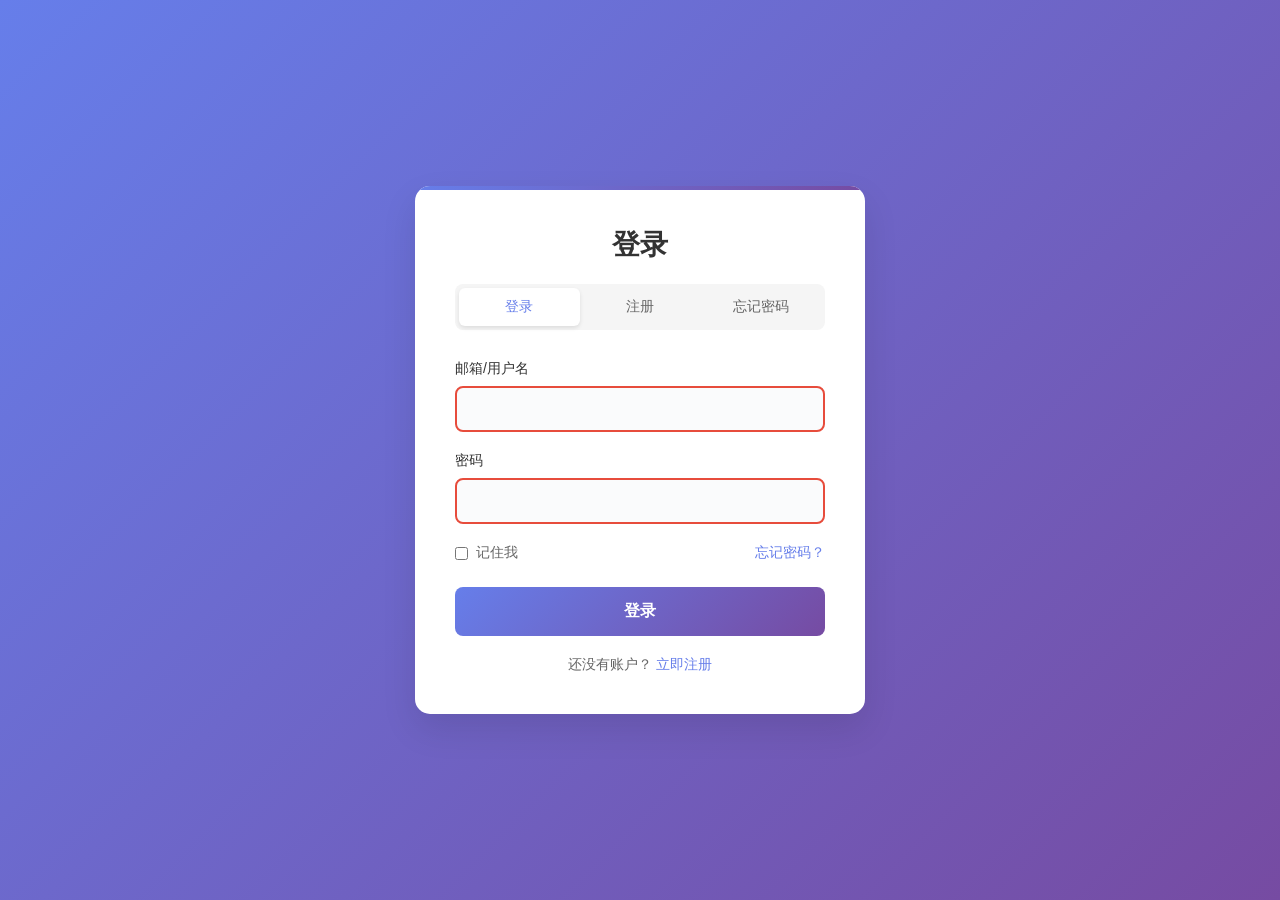
==== index.html @ 88c571bd "Complete login static page with all required functionality Co-authored-by: tobeornottobeha <83437976" ====
<!DOCTYPE html>
<html lang="zh-CN">
<head>
    <meta charset="UTF-8">
    <meta name="viewport" content="width=device-width, initial-scale=1.0">
    <title>登录页面 - TestAi</title>
    <link rel="stylesheet" href="style.css">
</head>
<body>
    <div class="container">
        <div class="form-container">
            <div class="form-header">
                <h1 id="form-title">登录</h1>
                <div class="form-tabs">
                    <button class="tab-btn active" data-form="login">登录</button>
                    <button class="tab-btn" data-form="register">注册</button>
                    <button class="tab-btn" data-form="forgot">忘记密码</button>
                </div>
            </div>

            <!-- 登录表单 -->
            <form id="login-form" class="form active">
                <div class="input-group">
                    <label for="login-email">邮箱/用户名</label>
                    <input type="text" id="login-email" name="email" required>
                </div>
                <div class="input-group">
                    <label for="login-password">密码</label>
                    <input type="password" id="login-password" name="password" required>
                </div>
                <div class="form-options">
                    <label class="checkbox">
                        <input type="checkbox" id="remember-me">
                        <span>记住我</span>
                    </label>
                    <a href="#" class="forgot-link" data-form="forgot">忘记密码？</a>
                </div>
                <button type="submit" class="submit-btn">登录</button>
                <p class="form-switch">
                    还没有账户？ <a href="#" data-form="register">立即注册</a>
                </p>
            </form>

            <!-- 注册表单 -->
            <form id="register-form" class="form">
                <div class="input-group">
                    <label for="register-username">用户名</label>
                    <input type="text" id="register-username" name="username" required>
                </div>
                <div class="input-group">
                    <label for="register-email">邮箱</label>
                    <input type="email" id="register-email" name="email" required>
                </div>
                <div class="input-group">
                    <label for="register-password">密码</label>
                    <input type="password" id="register-password" name="password" required>
                </div>
                <div class="input-group">
                    <label for="register-confirm-password">确认密码</label>
                    <input type="password" id="register-confirm-password" name="confirmPassword" required>
                </div>
                <div class="form-options">
                    <label class="checkbox">
                        <input type="checkbox" id="agree-terms" required>
                        <span>我同意 <a href="#" class="terms-link">服务条款</a> 和 <a href="#" class="privacy-link">隐私政策</a></span>
                    </label>
                </div>
                <button type="submit" class="submit-btn">注册</button>
                <p class="form-switch">
                    已有账户？ <a href="#" data-form="login">立即登录</a>
                </p>
            </form>

            <!-- 忘记密码表单 -->
            <form id="forgot-form" class="form">
                <div class="forgot-description">
                    <p>请输入您的邮箱地址，我们将发送重置密码的链接到您的邮箱。</p>
                </div>
                <div class="input-group">
                    <label for="forgot-email">邮箱</label>
                    <input type="email" id="forgot-email" name="email" required>
                </div>
                <button type="submit" class="submit-btn">发送重置链接</button>
                <p class="form-switch">
                    想起密码了？ <a href="#" data-form="login">返回登录</a>
                </p>
            </form>
        </div>
    </div>

    <!-- 消息提示 -->
    <div id="message" class="message"></div>

    <script src="script.js"></script>
</body>
</html>
---- style.css ----
* {
    margin: 0;
    padding: 0;
    box-sizing: border-box;
}

body {
    font-family: 'Segoe UI', Tahoma, Geneva, Verdana, sans-serif;
    background: linear-gradient(135deg, #667eea 0%, #764ba2 100%);
    min-height: 100vh;
    display: flex;
    align-items: center;
    justify-content: center;
    padding: 20px;
}

.container {
    width: 100%;
    max-width: 450px;
}

.form-container {
    background: white;
    border-radius: 15px;
    box-shadow: 0 15px 35px rgba(0, 0, 0, 0.1);
    padding: 40px;
    position: relative;
    overflow: hidden;
}

.form-container::before {
    content: '';
    position: absolute;
    top: 0;
    left: 0;
    right: 0;
    height: 4px;
    background: linear-gradient(90deg, #667eea, #764ba2);
}

.form-header {
    text-align: center;
    margin-bottom: 30px;
}

#form-title {
    color: #333;
    font-size: 28px;
    font-weight: 600;
    margin-bottom: 20px;
}

.form-tabs {
    display: flex;
    border-radius: 8px;
    background: #f5f5f5;
    padding: 4px;
    margin-bottom: 10px;
}

.tab-btn {
    flex: 1;
    padding: 10px;
    border: none;
    background: transparent;
    color: #666;
    cursor: pointer;
    border-radius: 6px;
    transition: all 0.3s ease;
    font-size: 14px;
    font-weight: 500;
}

.tab-btn.active {
    background: white;
    color: #667eea;
    box-shadow: 0 2px 4px rgba(0, 0, 0, 0.1);
}

.tab-btn:hover:not(.active) {
    color: #333;
}

.form {
    display: none;
    animation: fadeIn 0.3s ease;
}

.form.active {
    display: block;
}

@keyframes fadeIn {
    from {
        opacity: 0;
        transform: translateY(10px);
    }
    to {
        opacity: 1;
        transform: translateY(0);
    }
}

.input-group {
    margin-bottom: 20px;
}

.input-group label {
    display: block;
    margin-bottom: 8px;
    color: #333;
    font-weight: 500;
    font-size: 14px;
}

.input-group input {
    width: 100%;
    padding: 12px 16px;
    border: 2px solid #e1e5e9;
    border-radius: 8px;
    font-size: 16px;
    transition: all 0.3s ease;
    background: #fafbfc;
}

.input-group input:focus {
    outline: none;
    border-color: #667eea;
    background: white;
    box-shadow: 0 0 0 3px rgba(102, 126, 234, 0.1);
}

.input-group input:invalid {
    border-color: #e74c3c;
}

.form-options {
    display: flex;
    justify-content: space-between;
    align-items: center;
    margin-bottom: 25px;
    font-size: 14px;
}

.checkbox {
    display: flex;
    align-items: center;
    cursor: pointer;
    color: #666;
}

.checkbox input {
    margin-right: 8px;
    width: auto;
}

.forgot-link {
    color: #667eea;
    text-decoration: none;
    transition: color 0.3s ease;
}

.forgot-link:hover {
    color: #5a6fd8;
    text-decoration: underline;
}

.submit-btn {
    width: 100%;
    padding: 14px;
    background: linear-gradient(135deg, #667eea 0%, #764ba2 100%);
    color: white;
    border: none;
    border-radius: 8px;
    font-size: 16px;
    font-weight: 600;
    cursor: pointer;
    transition: all 0.3s ease;
    text-transform: uppercase;
    letter-spacing: 0.5px;
}

.submit-btn:hover {
    transform: translateY(-2px);
    box-shadow: 0 8px 25px rgba(102, 126, 234, 0.3);
}

.submit-btn:active {
    transform: translateY(0);
}

.form-switch {
    text-align: center;
    margin-top: 20px;
    color: #666;
    font-size: 14px;
}

.form-switch a {
    color: #667eea;
    text-decoration: none;
    font-weight: 500;
}

.form-switch a:hover {
    text-decoration: underline;
}

.forgot-description {
    margin-bottom: 20px;
    padding: 15px;
    background: #f8f9fa;
    border-radius: 8px;
    border-left: 4px solid #667eea;
}

.forgot-description p {
    color: #666;
    font-size: 14px;
    line-height: 1.5;
}

.terms-link, .privacy-link {
    color: #667eea;
    text-decoration: none;
}

.terms-link:hover, .privacy-link:hover {
    text-decoration: underline;
}

.message {
    position: fixed;
    top: 20px;
    right: 20px;
    padding: 15px 20px;
    border-radius: 8px;
    color: white;
    font-weight: 500;
    transform: translateX(100%);
    transition: all 0.3s ease;
    z-index: 1000;
    max-width: 300px;
}

.message.show {
    transform: translateX(0);
}

.message.success {
    background: #27ae60;
}

.message.error {
    background: #e74c3c;
}

.message.info {
    background: #3498db;
}

/* 响应式设计 */
@media (max-width: 480px) {
    .container {
        padding: 10px;
    }
    
    .form-container {
        padding: 30px 20px;
    }
    
    #form-title {
        font-size: 24px;
    }
    
    .form-tabs {
        flex-direction: column;
        gap: 4px;
    }
    
    .tab-btn {
        padding: 12px;
    }
    
    .form-options {
        flex-direction: column;
        align-items: flex-start;
        gap: 10px;
    }
}
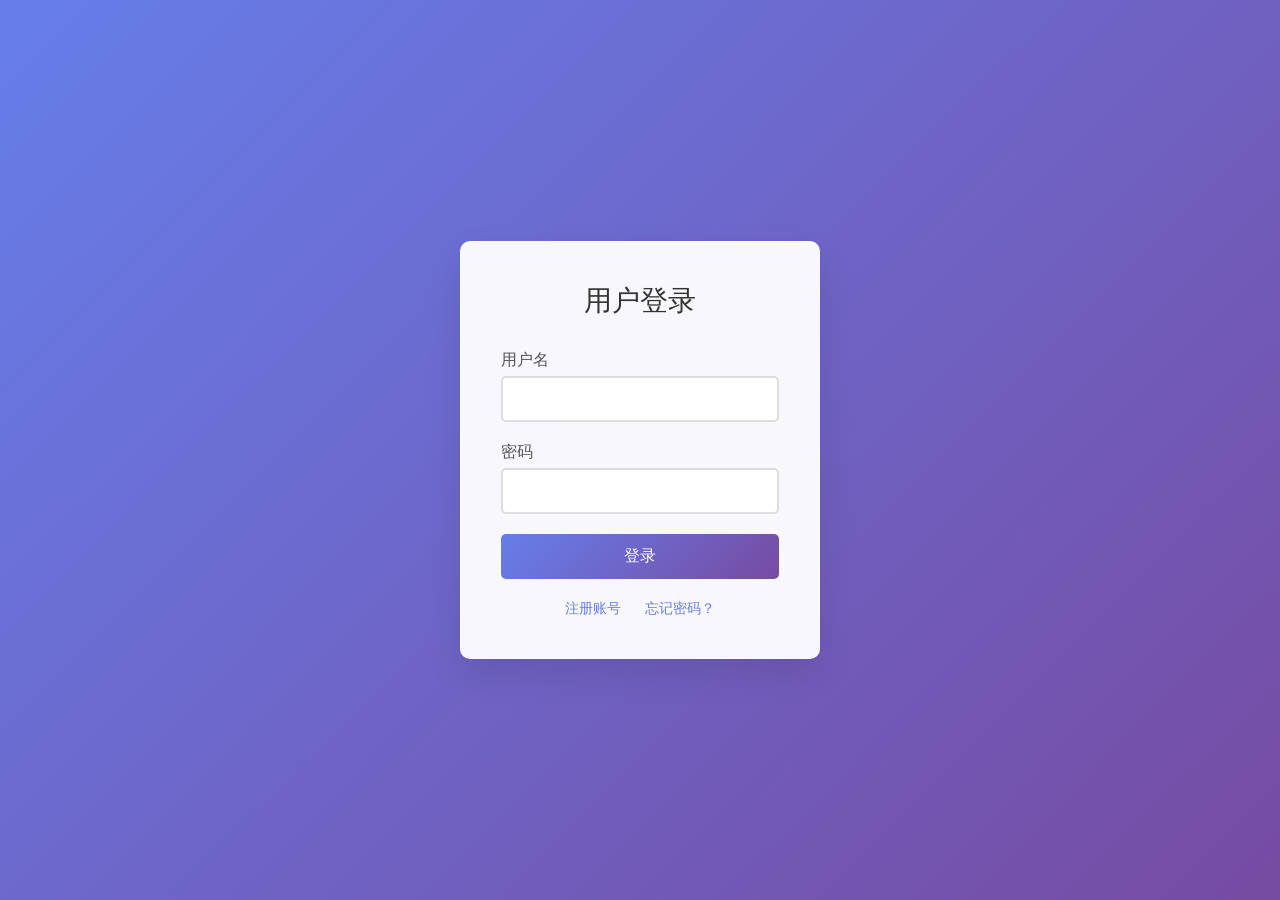
==== commit e11072f4: "Implement complete login interface and page navigation system Co-authored-by: tobeornottobeha <83437" ====
--- a/index.html
+++ b/index.html
@@ -3,94 +3,30 @@
 <head>
     <meta charset="UTF-8">
     <meta name="viewport" content="width=device-width, initial-scale=1.0">
-    <title>登录页面 - TestAi</title>
-    <link rel="stylesheet" href="style.css">
+    <title>TestAi - 登录界面</title>
+    <link rel="stylesheet" href="styles.css">
 </head>
 <body>
     <div class="container">
-        <div class="form-container">
-            <div class="form-header">
-                <h1 id="form-title">登录</h1>
-                <div class="form-tabs">
-                    <button class="tab-btn active" data-form="login">登录</button>
-                    <button class="tab-btn" data-form="register">注册</button>
-                    <button class="tab-btn" data-form="forgot">忘记密码</button>
-                </div>
-            </div>
-
-            <!-- 登录表单 -->
-            <form id="login-form" class="form active">
+        <div class="login-box">
+            <h2>用户登录</h2>
+            <form id="loginForm">
                 <div class="input-group">
-                    <label for="login-email">邮箱/用户名</label>
-                    <input type="text" id="login-email" name="email" required>
+                    <label for="username">用户名</label>
+                    <input type="text" id="username" name="username" required>
                 </div>
                 <div class="input-group">
-                    <label for="login-password">密码</label>
-                    <input type="password" id="login-password" name="password" required>
+                    <label for="password">密码</label>
+                    <input type="password" id="password" name="password" required>
                 </div>
-                <div class="form-options">
-                    <label class="checkbox">
-                        <input type="checkbox" id="remember-me">
-                        <span>记住我</span>
-                    </label>
-                    <a href="#" class="forgot-link" data-form="forgot">忘记密码？</a>
+                <button type="submit" class="login-btn">登录</button>
+                <div class="links">
+                    <a href="register.html">注册账号</a>
+                    <a href="forgot-password.html">忘记密码？</a>
                 </div>
-                <button type="submit" class="submit-btn">登录</button>
-                <p class="form-switch">
-                    还没有账户？ <a href="#" data-form="register">立即注册</a>
-                </p>
-            </form>
-
-            <!-- 注册表单 -->
-            <form id="register-form" class="form">
-                <div class="input-group">
-                    <label for="register-username">用户名</label>
-                    <input type="text" id="register-username" name="username" required>
-                </div>
-                <div class="input-group">
-                    <label for="register-email">邮箱</label>
-                    <input type="email" id="register-email" name="email" required>
-                </div>
-                <div class="input-group">
-                    <label for="register-password">密码</label>
-                    <input type="password" id="register-password" name="password" required>
-                </div>
-                <div class="input-group">
-                    <label for="register-confirm-password">确认密码</label>
-                    <input type="password" id="register-confirm-password" name="confirmPassword" required>
-                </div>
-                <div class="form-options">
-                    <label class="checkbox">
-                        <input type="checkbox" id="agree-terms" required>
-                        <span>我同意 <a href="#" class="terms-link">服务条款</a> 和 <a href="#" class="privacy-link">隐私政策</a></span>
-                    </label>
-                </div>
-                <button type="submit" class="submit-btn">注册</button>
-                <p class="form-switch">
-                    已有账户？ <a href="#" data-form="login">立即登录</a>
-                </p>
-            </form>
-
-            <!-- 忘记密码表单 -->
-            <form id="forgot-form" class="form">
-                <div class="forgot-description">
-                    <p>请输入您的邮箱地址，我们将发送重置密码的链接到您的邮箱。</p>
-                </div>
-                <div class="input-group">
-                    <label for="forgot-email">邮箱</label>
-                    <input type="email" id="forgot-email" name="email" required>
-                </div>
-                <button type="submit" class="submit-btn">发送重置链接</button>
-                <p class="form-switch">
-                    想起密码了？ <a href="#" data-form="login">返回登录</a>
-                </p>
             </form>
         </div>
     </div>
-
-    <!-- 消息提示 -->
-    <div id="message" class="message"></div>
-
-    <script src="script.js"></script>
+    <script src="navigation.js"></script>
 </body>
 </html>
--- a/styles.css
+++ b/styles.css
@@ -0,0 +1,169 @@
+/* 全局样式重置 */
+* {
+    margin: 0;
+    padding: 0;
+    box-sizing: border-box;
+}
+
+body {
+    font-family: 'Arial', 'Microsoft YaHei', sans-serif;
+    background: linear-gradient(135deg, #667eea 0%, #764ba2 100%);
+    min-height: 100vh;
+    display: flex;
+    align-items: center;
+    justify-content: center;
+}
+
+/* 容器样式 */
+.container {
+    width: 100%;
+    max-width: 400px;
+    padding: 20px;
+}
+
+/* 登录框样式 */
+.login-box {
+    background: rgba(255, 255, 255, 0.95);
+    padding: 40px;
+    border-radius: 10px;
+    box-shadow: 0 15px 35px rgba(0, 0, 0, 0.1);
+    backdrop-filter: blur(10px);
+    border: 1px solid rgba(255, 255, 255, 0.2);
+}
+
+.login-box h2 {
+    text-align: center;
+    margin-bottom: 30px;
+    color: #333;
+    font-size: 28px;
+    font-weight: 300;
+}
+
+/* 输入组样式 */
+.input-group {
+    margin-bottom: 20px;
+}
+
+.input-group label {
+    display: block;
+    margin-bottom: 5px;
+    color: #555;
+    font-weight: 500;
+}
+
+.input-group input {
+    width: 100%;
+    padding: 12px;
+    border: 2px solid #ddd;
+    border-radius: 5px;
+    font-size: 16px;
+    transition: border-color 0.3s ease;
+}
+
+.input-group input:focus {
+    outline: none;
+    border-color: #667eea;
+    box-shadow: 0 0 0 3px rgba(102, 126, 234, 0.1);
+}
+
+/* 登录按钮样式 */
+.login-btn {
+    width: 100%;
+    background: linear-gradient(135deg, #667eea 0%, #764ba2 100%);
+    color: white;
+    padding: 12px;
+    border: none;
+    border-radius: 5px;
+    font-size: 16px;
+    cursor: pointer;
+    transition: transform 0.2s ease, box-shadow 0.2s ease;
+    margin-bottom: 20px;
+}
+
+.login-btn:hover {
+    transform: translateY(-2px);
+    box-shadow: 0 5px 15px rgba(102, 126, 234, 0.4);
+}
+
+.login-btn:active {
+    transform: translateY(0);
+}
+
+/* 链接样式 */
+.links {
+    text-align: center;
+}
+
+.links a {
+    color: #667eea;
+    text-decoration: none;
+    margin: 0 10px;
+    font-size: 14px;
+    transition: color 0.3s ease;
+}
+
+.links a:hover {
+    color: #764ba2;
+    text-decoration: underline;
+}
+
+/* 响应式设计 */
+@media (max-width: 480px) {
+    .container {
+        padding: 10px;
+    }
+    
+    .login-box {
+        padding: 30px 20px;
+    }
+    
+    .login-box h2 {
+        font-size: 24px;
+    }
+}
+
+/* 页面切换动画 */
+.page-transition {
+    opacity: 0;
+    transform: translateY(20px);
+    transition: all 0.3s ease;
+}
+
+.page-transition.active {
+    opacity: 1;
+    transform: translateY(0);
+}
+
+/* 成功页面样式 */
+.success-box {
+    background: rgba(255, 255, 255, 0.95);
+    padding: 40px;
+    border-radius: 10px;
+    box-shadow: 0 15px 35px rgba(0, 0, 0, 0.1);
+    text-align: center;
+    backdrop-filter: blur(10px);
+    border: 1px solid rgba(255, 255, 255, 0.2);
+}
+
+.success-icon {
+    font-size: 48px;
+    color: #4CAF50;
+    margin-bottom: 20px;
+}
+
+.nav-btn {
+    background: linear-gradient(135deg, #667eea 0%, #764ba2 100%);
+    color: white;
+    padding: 10px 20px;
+    border: none;
+    border-radius: 5px;
+    text-decoration: none;
+    display: inline-block;
+    margin: 10px;
+    cursor: pointer;
+    transition: transform 0.2s ease;
+}
+
+.nav-btn:hover {
+    transform: translateY(-2px);
+}
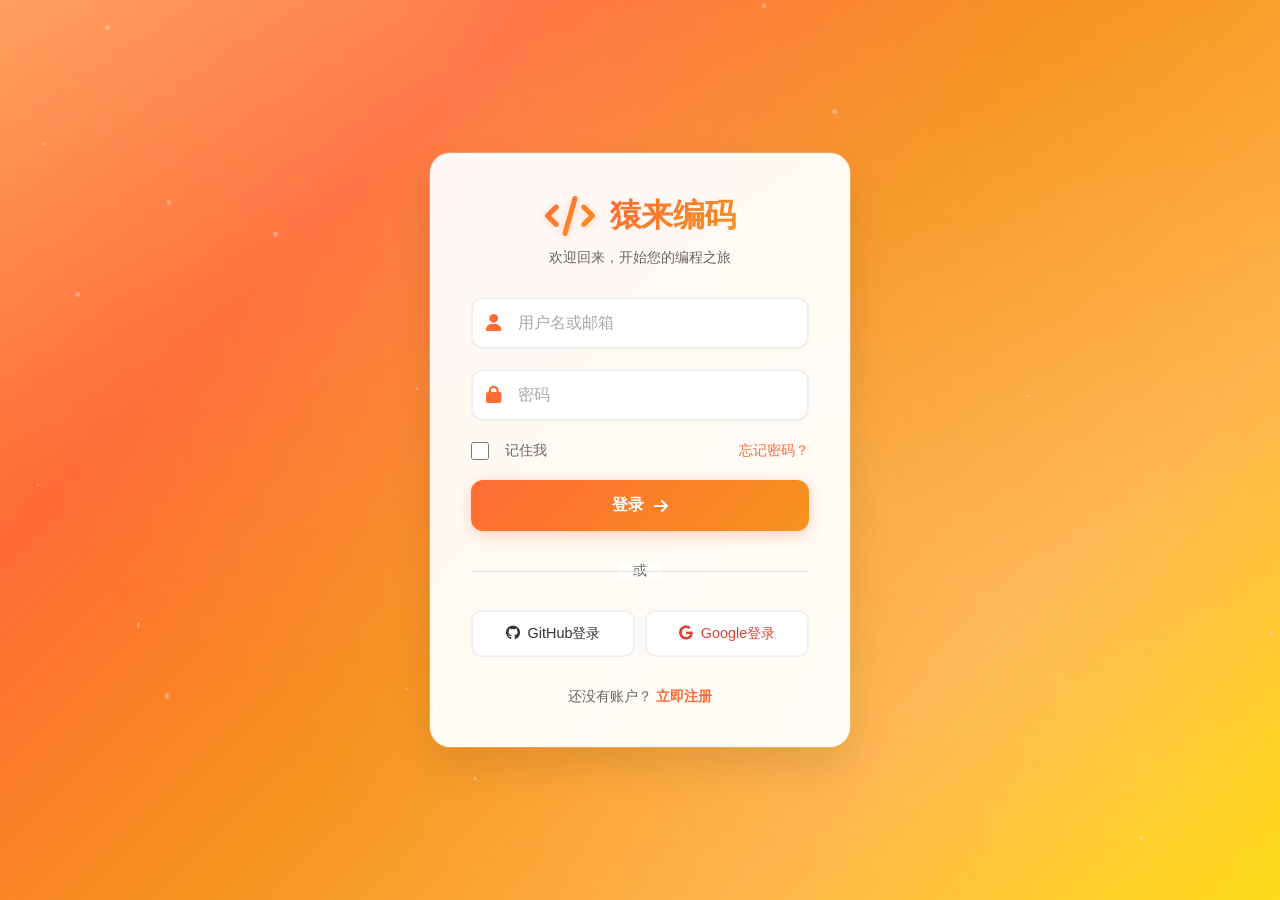
==== commit 3b8ff8dd: "完成UI重构：实现暖色调渐变背景和猿来编码登录界面 Co-authored-by: tobeornottobeha <83437976+tobeornottobeha@users.noreply.gi" ====
--- a/index.html
+++ b/index.html
@@ -3,30 +3,67 @@
 <head>
     <meta charset="UTF-8">
     <meta name="viewport" content="width=device-width, initial-scale=1.0">
-    <title>TestAi - 登录界面</title>
+    <title>猿来编码 - 登录</title>
     <link rel="stylesheet" href="styles.css">
+    <link href="https://cdnjs.cloudflare.com/ajax/libs/font-awesome/6.0.0/css/all.min.css" rel="stylesheet">
 </head>
 <body>
     <div class="container">
-        <div class="login-box">
-            <h2>用户登录</h2>
-            <form id="loginForm">
+        <div class="login-card">
+            <div class="header">
+                <div class="logo">
+                    <i class="fas fa-code"></i>
+                    <h1>猿来编码</h1>
+                </div>
+                <p class="subtitle">欢迎回来，开始您的编程之旅</p>
+            </div>
+            
+            <form class="login-form">
                 <div class="input-group">
-                    <label for="username">用户名</label>
-                    <input type="text" id="username" name="username" required>
+                    <i class="fas fa-user"></i>
+                    <input type="text" placeholder="用户名或邮箱" required>
                 </div>
+                
                 <div class="input-group">
-                    <label for="password">密码</label>
-                    <input type="password" id="password" name="password" required>
+                    <i class="fas fa-lock"></i>
+                    <input type="password" placeholder="密码" required>
                 </div>
-                <button type="submit" class="login-btn">登录</button>
-                <div class="links">
-                    <a href="register.html">注册账号</a>
-                    <a href="forgot-password.html">忘记密码？</a>
+                
+                <div class="options">
+                    <label class="remember-me">
+                        <input type="checkbox">
+                        <span class="checkmark"></span>
+                        记住我
+                    </label>
+                    <a href="#" class="forgot-password">忘记密码？</a>
                 </div>
+                
+                <button type="submit" class="login-btn">
+                    <span>登录</span>
+                    <i class="fas fa-arrow-right"></i>
+                </button>
+                
+                <div class="divider">
+                    <span>或</span>
+                </div>
+                
+                <div class="social-login">
+                    <button type="button" class="social-btn github">
+                        <i class="fab fa-github"></i>
+                        GitHub登录
+                    </button>
+                    <button type="button" class="social-btn google">
+                        <i class="fab fa-google"></i>
+                        Google登录
+                    </button>
+                </div>
+                
+                <p class="signup-link">
+                    还没有账户？ <a href="#">立即注册</a>
+                </p>
             </form>
         </div>
     </div>
-    <script src="navigation.js"></script>
+    <script src="script.js"></script>
 </body>
 </html>
--- a/styles.css
+++ b/styles.css
@@ -1,4 +1,3 @@
-/* 全局样式重置 */
 * {
     margin: 0;
     padding: 0;
@@ -6,105 +5,265 @@
 }
 
 body {
-    font-family: 'Arial', 'Microsoft YaHei', sans-serif;
-    background: linear-gradient(135deg, #667eea 0%, #764ba2 100%);
+    font-family: 'SF Pro Display', -apple-system, BlinkMacSystemFont, 'Segoe UI', Roboto, Oxygen, Ubuntu, Cantarell, sans-serif;
     min-height: 100vh;
+    background: linear-gradient(135deg, 
+        #ff9a56 0%,     /* 温暖橙色 */
+        #ff6b35 25%,    /* 深橙色 */
+        #f7931e 50%,    /* 金橙色 */
+        #ffb347 75%,    /* 桃橙色 */
+        #ffd700 100%    /* 金色 */
+    );
+    background-attachment: fixed;
     display: flex;
     align-items: center;
     justify-content: center;
-}
-
-/* 容器样式 */
+    padding: 20px;
+}
+
 .container {
     width: 100%;
-    max-width: 400px;
-    padding: 20px;
-}
-
-/* 登录框样式 */
-.login-box {
+    max-width: 420px;
+    perspective: 1000px;
+}
+
+.login-card {
     background: rgba(255, 255, 255, 0.95);
+    backdrop-filter: blur(20px);
+    border-radius: 20px;
     padding: 40px;
-    border-radius: 10px;
-    box-shadow: 0 15px 35px rgba(0, 0, 0, 0.1);
-    backdrop-filter: blur(10px);
-    border: 1px solid rgba(255, 255, 255, 0.2);
-}
-
-.login-box h2 {
+    box-shadow: 
+        0 20px 40px rgba(0, 0, 0, 0.1),
+        0 0 0 1px rgba(255, 255, 255, 0.2);
+    transform: translateY(0);
+    transition: all 0.3s ease;
+    border: 1px solid rgba(255, 255, 255, 0.3);
+}
+
+.login-card:hover {
+    transform: translateY(-5px);
+    box-shadow: 
+        0 25px 50px rgba(0, 0, 0, 0.15),
+        0 0 0 1px rgba(255, 255, 255, 0.3);
+}
+
+.header {
     text-align: center;
     margin-bottom: 30px;
-    color: #333;
-    font-size: 28px;
-    font-weight: 300;
-}
-
-/* 输入组样式 */
+}
+
+.logo {
+    display: flex;
+    align-items: center;
+    justify-content: center;
+    gap: 15px;
+    margin-bottom: 10px;
+}
+
+.logo i {
+    font-size: 2.5rem;
+    background: linear-gradient(135deg, #ff6b35, #f7931e);
+    -webkit-background-clip: text;
+    -webkit-text-fill-color: transparent;
+    background-clip: text;
+    filter: drop-shadow(0 2px 4px rgba(255, 107, 53, 0.3));
+}
+
+.logo h1 {
+    font-size: 2rem;
+    font-weight: 700;
+    background: linear-gradient(135deg, #ff6b35, #f7931e);
+    -webkit-background-clip: text;
+    -webkit-text-fill-color: transparent;
+    background-clip: text;
+    letter-spacing: -0.5px;
+}
+
+.subtitle {
+    color: #666;
+    font-size: 0.9rem;
+    font-weight: 400;
+}
+
+.login-form {
+    display: flex;
+    flex-direction: column;
+    gap: 20px;
+}
+
 .input-group {
-    margin-bottom: 20px;
-}
-
-.input-group label {
-    display: block;
-    margin-bottom: 5px;
-    color: #555;
-    font-weight: 500;
+    position: relative;
+    display: flex;
+    align-items: center;
+}
+
+.input-group i {
+    position: absolute;
+    left: 15px;
+    color: #ff6b35;
+    font-size: 1.1rem;
+    z-index: 2;
 }
 
 .input-group input {
     width: 100%;
-    padding: 12px;
-    border: 2px solid #ddd;
-    border-radius: 5px;
-    font-size: 16px;
-    transition: border-color 0.3s ease;
+    padding: 15px 15px 15px 45px;
+    border: 2px solid #f0f0f0;
+    border-radius: 12px;
+    font-size: 1rem;
+    background: #fff;
+    transition: all 0.3s ease;
 }
 
 .input-group input:focus {
     outline: none;
-    border-color: #667eea;
-    box-shadow: 0 0 0 3px rgba(102, 126, 234, 0.1);
-}
-
-/* 登录按钮样式 */
+    border-color: #ff6b35;
+    box-shadow: 0 0 0 3px rgba(255, 107, 53, 0.1);
+    transform: translateY(-1px);
+}
+
+.input-group input::placeholder {
+    color: #aaa;
+}
+
+.options {
+    display: flex;
+    justify-content: space-between;
+    align-items: center;
+    font-size: 0.9rem;
+}
+
+.remember-me {
+    display: flex;
+    align-items: center;
+    gap: 8px;
+    cursor: pointer;
+    color: #666;
+}
+
+.remember-me input[type="checkbox"] {
+    width: 18px;
+    height: 18px;
+    margin: 0;
+}
+
+.forgot-password {
+    color: #ff6b35;
+    text-decoration: none;
+    font-weight: 500;
+    transition: color 0.3s ease;
+}
+
+.forgot-password:hover {
+    color: #f7931e;
+}
+
 .login-btn {
-    width: 100%;
-    background: linear-gradient(135deg, #667eea 0%, #764ba2 100%);
+    background: linear-gradient(135deg, #ff6b35, #f7931e);
     color: white;
-    padding: 12px;
     border: none;
-    border-radius: 5px;
-    font-size: 16px;
+    padding: 15px 20px;
+    border-radius: 12px;
+    font-size: 1rem;
+    font-weight: 600;
     cursor: pointer;
-    transition: transform 0.2s ease, box-shadow 0.2s ease;
-    margin-bottom: 20px;
+    display: flex;
+    align-items: center;
+    justify-content: center;
+    gap: 10px;
+    transition: all 0.3s ease;
+    box-shadow: 0 4px 15px rgba(255, 107, 53, 0.3);
 }
 
 .login-btn:hover {
     transform: translateY(-2px);
-    box-shadow: 0 5px 15px rgba(102, 126, 234, 0.4);
+    box-shadow: 0 6px 20px rgba(255, 107, 53, 0.4);
 }
 
 .login-btn:active {
     transform: translateY(0);
 }
 
-/* 链接样式 */
-.links {
+.divider {
     text-align: center;
-}
-
-.links a {
-    color: #667eea;
+    position: relative;
+    margin: 10px 0;
+}
+
+.divider::before {
+    content: '';
+    position: absolute;
+    top: 50%;
+    left: 0;
+    right: 0;
+    height: 1px;
+    background: #e0e0e0;
+}
+
+.divider span {
+    background: rgba(255, 255, 255, 0.95);
+    padding: 0 15px;
+    color: #666;
+    font-size: 0.9rem;
+}
+
+.social-login {
+    display: flex;
+    gap: 10px;
+}
+
+.social-btn {
+    flex: 1;
+    padding: 12px;
+    border: 2px solid #f0f0f0;
+    border-radius: 10px;
+    background: white;
+    cursor: pointer;
+    display: flex;
+    align-items: center;
+    justify-content: center;
+    gap: 8px;
+    font-size: 0.9rem;
+    font-weight: 500;
+    transition: all 0.3s ease;
+}
+
+.social-btn:hover {
+    transform: translateY(-2px);
+    box-shadow: 0 4px 12px rgba(0, 0, 0, 0.1);
+}
+
+.social-btn.github {
+    color: #333;
+}
+
+.social-btn.github:hover {
+    border-color: #333;
+}
+
+.social-btn.google {
+    color: #db4437;
+}
+
+.social-btn.google:hover {
+    border-color: #db4437;
+}
+
+.signup-link {
+    text-align: center;
+    color: #666;
+    font-size: 0.9rem;
+    margin-top: 10px;
+}
+
+.signup-link a {
+    color: #ff6b35;
     text-decoration: none;
-    margin: 0 10px;
-    font-size: 14px;
-    transition: color 0.3s ease;
-}
-
-.links a:hover {
-    color: #764ba2;
-    text-decoration: underline;
+    font-weight: 600;
+}
+
+.signup-link a:hover {
+    color: #f7931e;
 }
 
 /* 响应式设计 */
@@ -113,57 +272,63 @@
         padding: 10px;
     }
     
-    .login-box {
-        padding: 30px 20px;
+    .login-card {
+        padding: 30px 25px;
+        border-radius: 15px;
     }
     
-    .login-box h2 {
-        font-size: 24px;
-    }
-}
-
-/* 页面切换动画 */
-.page-transition {
-    opacity: 0;
-    transform: translateY(20px);
-    transition: all 0.3s ease;
-}
-
-.page-transition.active {
-    opacity: 1;
-    transform: translateY(0);
-}
-
-/* 成功页面样式 */
-.success-box {
-    background: rgba(255, 255, 255, 0.95);
-    padding: 40px;
-    border-radius: 10px;
-    box-shadow: 0 15px 35px rgba(0, 0, 0, 0.1);
-    text-align: center;
-    backdrop-filter: blur(10px);
-    border: 1px solid rgba(255, 255, 255, 0.2);
-}
-
-.success-icon {
-    font-size: 48px;
-    color: #4CAF50;
-    margin-bottom: 20px;
-}
-
-.nav-btn {
-    background: linear-gradient(135deg, #667eea 0%, #764ba2 100%);
-    color: white;
-    padding: 10px 20px;
-    border: none;
-    border-radius: 5px;
-    text-decoration: none;
-    display: inline-block;
-    margin: 10px;
-    cursor: pointer;
-    transition: transform 0.2s ease;
-}
-
-.nav-btn:hover {
-    transform: translateY(-2px);
+    .logo h1 {
+        font-size: 1.7rem;
+    }
+    
+    .logo i {
+        font-size: 2rem;
+    }
+    
+    .social-login {
+        flex-direction: column;
+    }
+}
+
+/* 动画效果 */
+@keyframes fadeInUp {
+    from {
+        opacity: 0;
+        transform: translateY(30px);
+    }
+    to {
+        opacity: 1;
+        transform: translateY(0);
+    }
+}
+
+.login-card {
+    animation: fadeInUp 0.6s ease-out;
+}
+
+/* 渐变动画背景 */
+body::before {
+    content: '';
+    position: fixed;
+    top: 0;
+    left: 0;
+    width: 100%;
+    height: 100%;
+    background: linear-gradient(45deg, 
+        transparent 30%, 
+        rgba(255, 255, 255, 0.1) 50%, 
+        transparent 70%);
+    background-size: 200% 200%;
+    animation: shimmer 3s ease-in-out infinite;
+    pointer-events: none;
+    z-index: 0;
+}
+
+@keyframes shimmer {
+    0% {
+        background-position: -200% 0;
+    }
+    100% {
+        background-position: 200% 0;
+    }
 }
